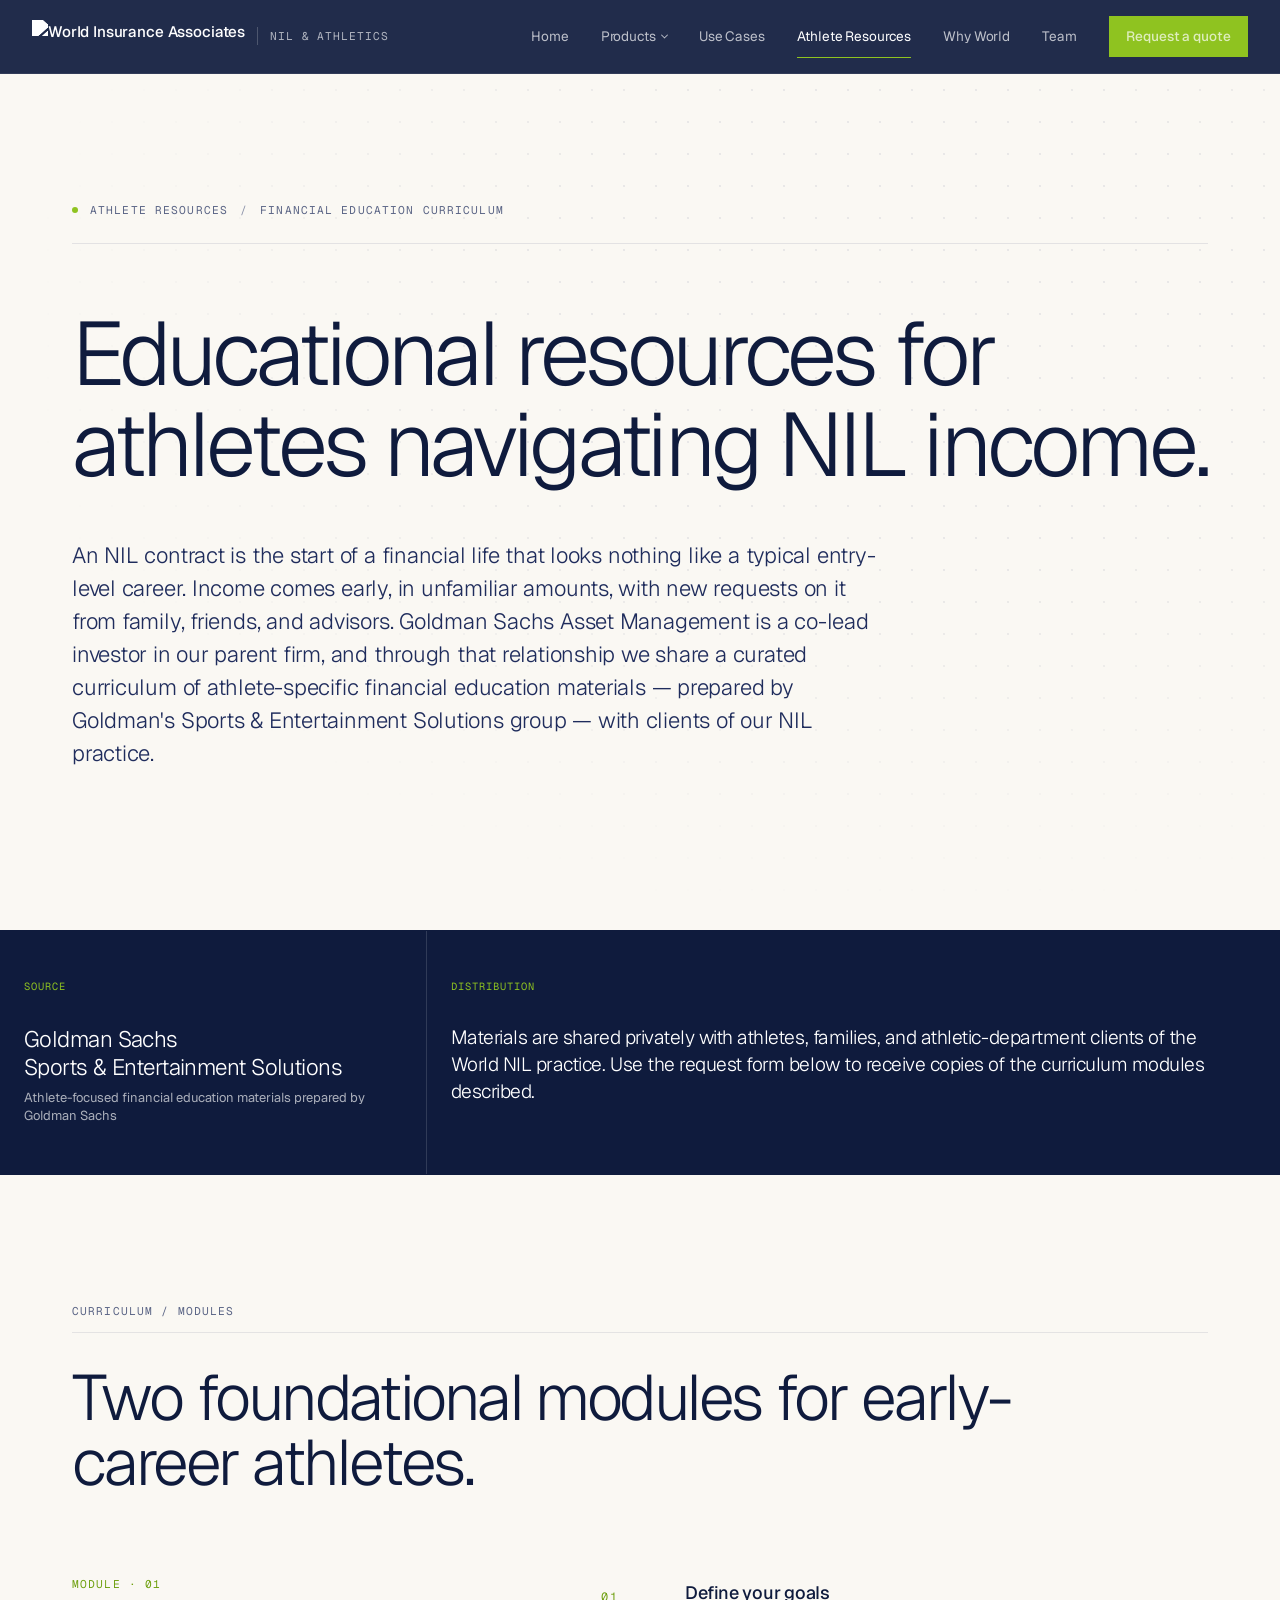
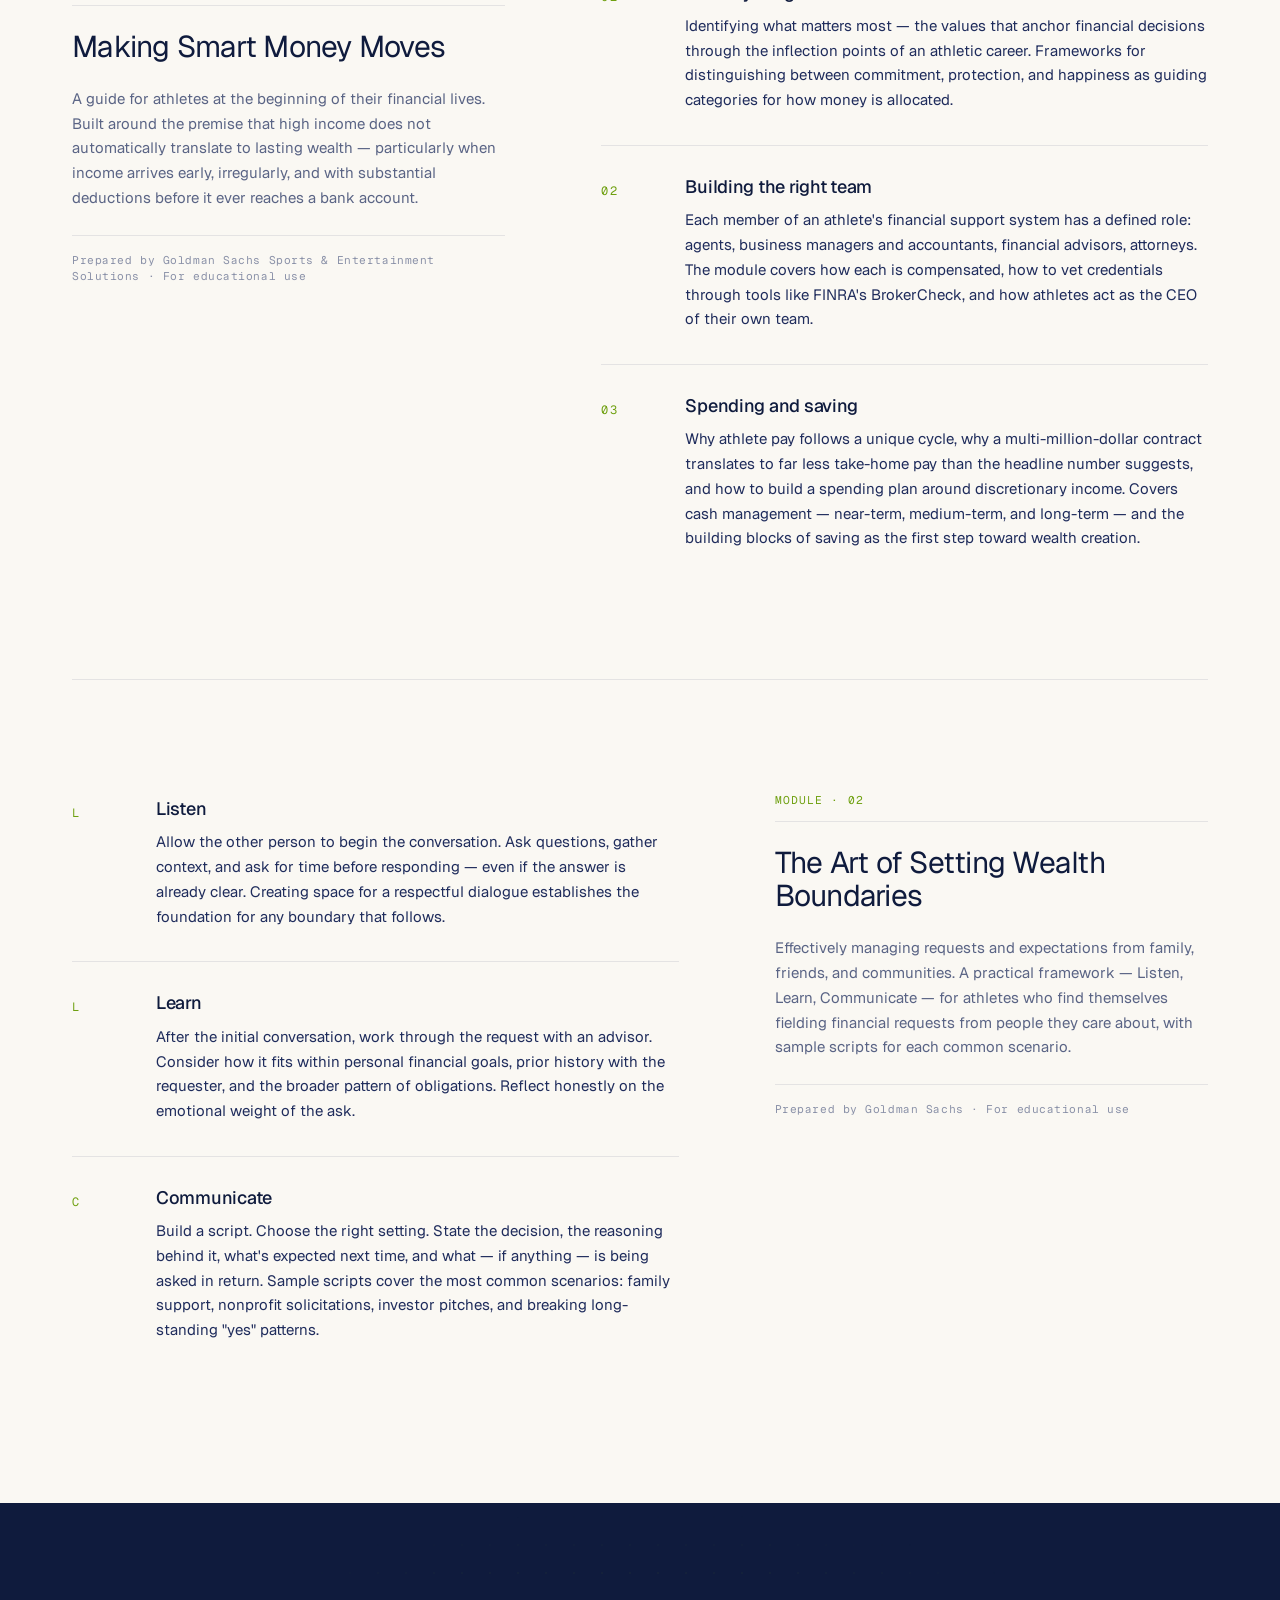
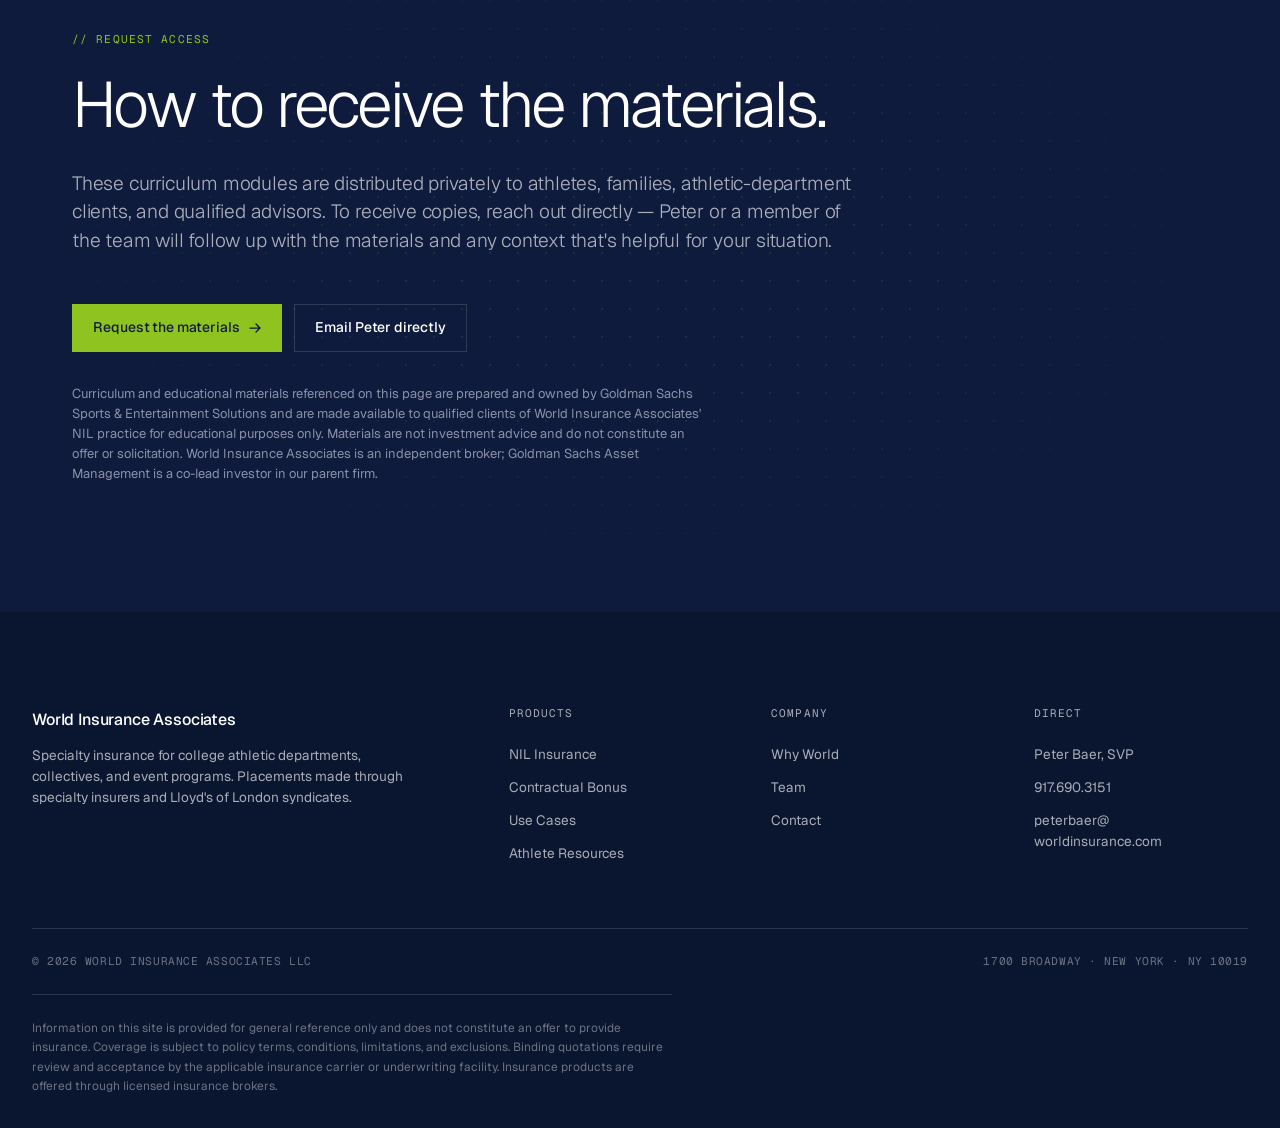
==== athlete-resources.html @ 103b3617 "Add files via upload" ====
<!DOCTYPE html>
<html lang="en">
<head>
<meta charset="UTF-8">
<meta name="viewport" content="width=device-width, initial-scale=1.0">
<title>Athlete Resources — Financial Education for College Athletes | World Insurance</title>
<meta name="description" content="Educational resources for college athletes navigating NIL income, financial planning, and wealth management. Curriculum and materials shared with clients of World Insurance Associates' NIL & Athletics practice.">
<meta name="keywords" content="NIL financial education, college athlete financial planning, athlete wealth management, NIL athlete resources, World Insurance Associates athletes">
<meta name="robots" content="index, follow, max-image-preview:large">
<meta name="author" content="World Insurance Associates, LLC">

<!-- Canonical -->
<link rel="canonical" href="https://zachbrooker.github.io/NIL-Insurance/athlete-resources.html">

<!-- Open Graph (Facebook, LinkedIn) -->
<meta property="og:type" content="article">
<meta property="og:url" content="https://zachbrooker.github.io/NIL-Insurance/athlete-resources.html">
<meta property="og:title" content="Athlete Resources — Financial Education for College Athletes | World Insurance">
<meta property="og:description" content="Educational resources for college athletes navigating NIL income, financial planning, and wealth management. Curriculum and materials shared with clients of World Insurance Associates' NIL & Athletics practice.">
<meta property="og:image" content="https://zachbrooker.github.io/NIL-Insurance/world-logo.png">
<meta property="og:site_name" content="World NIL Insurance">
<meta property="og:locale" content="en_US">

<!-- Twitter Card -->
<meta name="twitter:card" content="summary_large_image">
<meta name="twitter:url" content="https://zachbrooker.github.io/NIL-Insurance/athlete-resources.html">
<meta name="twitter:title" content="Athlete Resources — Financial Education for College Athletes | World Insurance">
<meta name="twitter:description" content="Educational resources for college athletes navigating NIL income, financial planning, and wealth management.">
<meta name="twitter:image" content="https://zachbrooker.github.io/NIL-Insurance/world-logo.png">

<!-- Favicon -->
<link rel="icon" type="image/png" href="world-logo.png">

<link rel="preconnect" href="https://fonts.googleapis.com">
<link rel="preconnect" href="https://fonts.gstatic.com" crossorigin>
<link href="https://fonts.googleapis.com/css2?family=Geist:wght@300;400;500;600&family=Geist+Mono:wght@400;500&display=swap" rel="stylesheet">
<link rel="stylesheet" href="styles.css">
</head>
<body>

<!-- ================= NAV ================= -->
<nav class="nav" id="nav">
  <div class="nav-inner">
    <a href="index.html" class="nav-logo">
      <img src="world-logo.png" alt="World Insurance Associates" class="mark" style="width:auto; height:32px;">
      <span class="divider"></span>
      <span class="sub">NIL &amp; Athletics</span>
    </a>
    <div class="nav-menu">
      <a href="index.html">Home</a>
      <div class="nav-dropdown">
        <button>Products</button>
        <div class="nav-dropdown-menu">
          <a href="nil-insurance.html">
            <div class="item-mono">001</div>
            <span class="item-title">NIL Insurance</span>
            <span class="item-desc">For athletic departments &amp; collectives</span>
          </a>
          <a href="contractual-bonus.html">
            <div class="item-mono">002</div>
            <span class="item-title">Contractual Bonus</span>
            <span class="item-desc">Performance-triggered compensation</span>
          </a>
        </div>
      </div>
      <a href="use-cases.html">Use Cases</a>
      <a href="athlete-resources.html" class="current">Athlete Resources</a>
      <a href="why-world.html">Why World</a>
      <a href="team.html">Team</a>
      <a href="contact.html" class="btn btn-accent" style="padding:0.55rem 1rem">Request a quote</a>
    </div>
    <button class="nav-mobile-toggle" aria-label="Toggle menu" onclick="document.getElementById('nav').dataset.open = document.getElementById('nav').dataset.open === 'true' ? 'false' : 'true'">
      <span></span>
    </button>
  </div>
</nav>

<!-- ================= HERO ================= -->
<section class="hero">
  <div class="wrap">
    <div class="hero-meta reveal reveal-1">
      <span class="dot"></span>
      <span>Athlete Resources</span>
      <span class="divider">/</span>
      <span>Financial education curriculum</span>
    </div>

    <h1 class="reveal reveal-2" style="max-width: 22ch">Educational resources for athletes navigating NIL income.</h1>

    <p class="lead hero-lead reveal reveal-3">An NIL contract is the start of a financial life that looks nothing like a typical entry-level career. Income comes early, in unfamiliar amounts, with new requests on it from family, friends, and advisors. Goldman Sachs Asset Management is a co-lead investor in our parent firm, and through that relationship we share a curated curriculum of athlete-specific financial education materials — prepared by Goldman's Sports &amp; Entertainment Solutions group — with clients of our NIL practice.</p>
  </div>
</section>

<!-- ================= INTRO STRIP (DARK) ================= -->
<section style="padding: 0">
  <div class="stats-bar" style="grid-template-columns: minmax(0, 1fr) minmax(0, 2fr);">
    <div class="stat-cell" style="border-right: 1px solid var(--line-dark);">
      <div class="stat-label">Source</div>
      <div class="stat-value" style="font-size:1.4rem; line-height:1.25; padding-top:0.4rem">Goldman Sachs<br>Sports &amp; Entertainment Solutions</div>
      <div class="stat-desc">Athlete-focused financial education materials prepared by Goldman Sachs</div>
    </div>
    <div class="stat-cell">
      <div class="stat-label">Distribution</div>
      <div class="stat-value" style="font-size:1.2rem; line-height:1.4; padding-top:0.4rem; max-width: 60ch">Materials are shared privately with athletes, families, and athletic-department clients of the World NIL practice. Use the request form below to receive copies of the curriculum modules described.</div>
    </div>
  </div>
</section>

<!-- ================= CURRICULUM ================= -->
<section>
  <div class="wrap">
    <div class="section-header">
      <span class="eyebrow">Curriculum / Modules</span>
      <h2>Two foundational modules for early-career athletes.</h2>
    </div>

    <!-- Module 01 -->
    <div class="resource-block">
      <div class="resource-meta">
        <div class="uc-tag mono">Module · 01</div>
        <h3>Making Smart Money Moves</h3>
        <p class="prose">A guide for athletes at the beginning of their financial lives. Built around the premise that high income does not automatically translate to lasting wealth — particularly when income arrives early, irregularly, and with substantial deductions before it ever reaches a bank account.</p>
        <p class="resource-credit mono">Prepared by Goldman Sachs Sports &amp; Entertainment Solutions · For educational use</p>
      </div>

      <div class="resource-content">
        <div class="resource-section">
          <span class="resource-num mono">01</span>
          <div>
            <h4>Define your goals</h4>
            <p>Identifying what matters most — the values that anchor financial decisions through the inflection points of an athletic career. Frameworks for distinguishing between commitment, protection, and happiness as guiding categories for how money is allocated.</p>
          </div>
        </div>

        <div class="resource-section">
          <span class="resource-num mono">02</span>
          <div>
            <h4>Building the right team</h4>
            <p>Each member of an athlete's financial support system has a defined role: agents, business managers and accountants, financial advisors, attorneys. The module covers how each is compensated, how to vet credentials through tools like FINRA's BrokerCheck, and how athletes act as the CEO of their own team.</p>
          </div>
        </div>

        <div class="resource-section">
          <span class="resource-num mono">03</span>
          <div>
            <h4>Spending and saving</h4>
            <p>Why athlete pay follows a unique cycle, why a multi-million-dollar contract translates to far less take-home pay than the headline number suggests, and how to build a spending plan around discretionary income. Covers cash management — near-term, medium-term, and long-term — and the building blocks of saving as the first step toward wealth creation.</p>
          </div>
        </div>
      </div>
    </div>

    <div class="resource-divider"></div>

    <!-- Module 02 -->
    <div class="resource-block resource-block-reverse">
      <div class="resource-content">
        <div class="resource-section">
          <span class="resource-num mono">L</span>
          <div>
            <h4>Listen</h4>
            <p>Allow the other person to begin the conversation. Ask questions, gather context, and ask for time before responding — even if the answer is already clear. Creating space for a respectful dialogue establishes the foundation for any boundary that follows.</p>
          </div>
        </div>

        <div class="resource-section">
          <span class="resource-num mono">L</span>
          <div>
            <h4>Learn</h4>
            <p>After the initial conversation, work through the request with an advisor. Consider how it fits within personal financial goals, prior history with the requester, and the broader pattern of obligations. Reflect honestly on the emotional weight of the ask.</p>
          </div>
        </div>

        <div class="resource-section">
          <span class="resource-num mono">C</span>
          <div>
            <h4>Communicate</h4>
            <p>Build a script. Choose the right setting. State the decision, the reasoning behind it, what's expected next time, and what — if anything — is being asked in return. Sample scripts cover the most common scenarios: family support, nonprofit solicitations, investor pitches, and breaking long-standing "yes" patterns.</p>
          </div>
        </div>
      </div>

      <div class="resource-meta">
        <div class="uc-tag mono">Module · 02</div>
        <h3>The Art of Setting Wealth Boundaries</h3>
        <p class="prose">Effectively managing requests and expectations from family, friends, and communities. A practical framework — Listen, Learn, Communicate — for athletes who find themselves fielding financial requests from people they care about, with sample scripts for each common scenario.</p>
        <p class="resource-credit mono">Prepared by Goldman Sachs · For educational use</p>
      </div>
    </div>

  </div>
</section>

<!-- ================= REQUEST PANEL ================= -->
<section class="cta-panel">
  <div class="wrap">
    <span class="eyebrow eyebrow-accent" style="display:block; margin-bottom:var(--s-5)">// Request access</span>
    <h2>How to receive the materials.</h2>
    <p class="lead" style="max-width: 60ch">These curriculum modules are distributed privately to athletes, families, athletic-department clients, and qualified advisors. To receive copies, reach out directly — Peter or a member of the team will follow up with the materials and any context that's helpful for your situation.</p>
    <div class="hero-ctas">
      <a href="contact.html?subject=Athlete+Resources+Request" class="btn btn-accent">
        Request the materials
        <svg class="arrow" viewBox="0 0 12 10" fill="none" xmlns="http://www.w3.org/2000/svg"><path d="M1 5H11M11 5L7 1M11 5L7 9" stroke="currentColor" stroke-width="1.25" stroke-linecap="round" stroke-linejoin="round"/></svg>
      </a>
      <a href="mailto:peterbaer@worldinsurance.com?subject=Athlete%20Resources%20Request" class="btn btn-ghost">Email Peter directly</a>
    </div>
    <p style="font-size: 0.8125rem; color: var(--fg-dim); margin-top: var(--s-6); max-width: 70ch; line-height: 1.55;">Curriculum and educational materials referenced on this page are prepared and owned by Goldman Sachs Sports &amp; Entertainment Solutions and are made available to qualified clients of World Insurance Associates' NIL practice for educational purposes only. Materials are not investment advice and do not constitute an offer or solicitation. World Insurance Associates is an independent broker; Goldman Sachs Asset Management is a co-lead investor in our parent firm.</p>
  </div>
</section>

<!-- ================= FOOTER ================= -->
<footer class="footer">
  <div class="wrap-wide">
    <div class="footer-grid">
      <div>
        <div class="footer-brand">
          <span>World Insurance Associates</span>
        </div>
        <p class="footer-brand-desc">Specialty insurance for college athletic departments, collectives, and event programs. Placements made through specialty insurers and Lloyd's of London syndicates.</p>
      </div>
      <div>
        <h5>Products</h5>
        <ul>
          <li><a href="nil-insurance.html">NIL Insurance</a></li>
          <li><a href="contractual-bonus.html">Contractual Bonus</a></li>
          <li><a href="use-cases.html">Use Cases</a></li>
          <li><a href="athlete-resources.html">Athlete Resources</a></li>
        </ul>
      </div>
      <div>
        <h5>Company</h5>
        <ul>
          <li><a href="why-world.html">Why World</a></li>
          <li><a href="team.html">Team</a></li>
          <li><a href="contact.html">Contact</a></li>
        </ul>
      </div>
      <div>
        <h5>Direct</h5>
        <ul>
          <li>Peter Baer, SVP</li>
          <li><a href="tel:9176903151">917.690.3151</a></li>
          <li><a href="mailto:peterbaer@worldinsurance.com" style="word-break:break-all">peterbaer@<br>worldinsurance.com</a></li>
        </ul>
      </div>
    </div>

    <div class="footer-meta">
      <div>© <span id="year"></span> World Insurance Associates LLC</div>
      <div>1700 Broadway · New York · NY 10019</div>
    </div>

    <div class="footer-disclaimer">
      Information on this site is provided for general reference only and does not constitute an offer to provide insurance. Coverage is subject to policy terms, conditions, limitations, and exclusions. Binding quotations require review and acceptance by the applicable insurance carrier or underwriting facility. Insurance products are offered through licensed insurance brokers.
    </div>
  </div>
</footer>

<script>
  document.getElementById('year').textContent = new Date().getFullYear();
</script>

</body>
</html>
---- styles.css ----
/* ===========================================================
   NIL Insurance — Light theme
   White background · World navy · World green accent
   Dark CTA + footer for contrast
   =========================================================== */

/* ---------- Design tokens ---------- */
:root {
  /* Backgrounds */
  --bg:        #FAF8F3;   /* warm paper — softer than pure white */
  --bg-alt:    #F0EDE4;   /* section alternation */
  --bg-surface:#E8E4D8;
  --bg-raised: #DED9CA;

  /* Dark sections */
  --bg-dark:       #0F1B3D;
  --bg-dark-deep:  #0A1530;
  --bg-dark-alt:   #15234A;   /* slightly lighter dark for layered sections */

  /* Text colors (on light bg) */
  --fg:        #1F2C5C;   /* World navy — body text */
  --fg-strong: #0F1B3D;   /* World navy deep — headlines */
  --fg-muted:  #5A6485;
  --fg-dim:    #8A91A8;
  --fg-faint:  #C5C8D4;

  /* Text colors (on dark bg) */
  --fg-dark:        #FFFFFF;
  --fg-dark-muted:  rgba(255, 255, 255, 0.65);
  --fg-dark-dim:    rgba(255, 255, 255, 0.4);

  /* Brand colors — World Insurance */
  --accent:     #8FC320;   /* World green */
  --accent-dim: #6FA010;
  --accent-alt: #A8D946;
  --navy:       #1F2C5C;
  --navy-deep:  #0F1B3D;

  /* Lines */
  --line:        rgba(31, 44, 92, 0.10);
  --line-strong: rgba(31, 44, 92, 0.22);
  --line-dark:   rgba(255, 255, 255, 0.14);

  /* Typography */
  --sans: 'Geist', -apple-system, BlinkMacSystemFont, 'Segoe UI', sans-serif;
  --mono: 'Geist Mono', ui-monospace, 'SF Mono', Consolas, monospace;

  /* Spacing */
  --s-1: 0.25rem;
  --s-2: 0.5rem;
  --s-3: 0.75rem;
  --s-4: 1rem;
  --s-5: 1.5rem;
  --s-6: 2rem;
  --s-8: 3rem;
  --s-10: 4rem;
  --s-12: 6rem;
  --s-16: 8rem;
  --s-20: 10rem;

  /* Layout */
  --max: 1440px;
  --content: 1200px;
  --prose: 680px;
}

/* ---------- Reset ---------- */
*, *::before, *::after {
  box-sizing: border-box;
  margin: 0;
  padding: 0;
}

html {
  font-size: 16px;
  scroll-behavior: smooth;
  -webkit-text-size-adjust: 100%;
}

body {
  font-family: var(--sans);
  font-feature-settings: "ss01", "ss03", "cv11";
  font-size: 0.9375rem;
  line-height: 1.55;
  color: var(--fg);
  background: var(--bg);
  -webkit-font-smoothing: antialiased;
  -moz-osx-font-smoothing: grayscale;
  overflow-x: hidden;
}

img, svg { display: block; max-width: 100%; height: auto; }
a { color: inherit; text-decoration: none; }
button { font: inherit; cursor: pointer; border: none; background: none; color: inherit; }
ul, ol { list-style: none; }

::selection { background: var(--accent); color: var(--navy-deep); }

/* ---------- Typography ---------- */
h1, h2, h3, h4, h5, h6 {
  font-family: var(--sans);
  font-weight: 400;
  color: var(--fg-strong);
  line-height: 1.02;
  letter-spacing: -0.035em;
}

h1 {
  font-size: clamp(3rem, 7vw, 6.5rem);
  font-weight: 300;
  letter-spacing: -0.045em;
}

h2 {
  font-size: clamp(2.25rem, 5vw, 4.25rem);
  font-weight: 300;
  letter-spacing: -0.04em;
}

h3 {
  font-size: clamp(1.375rem, 2.25vw, 1.875rem);
  font-weight: 400;
  letter-spacing: -0.025em;
  line-height: 1.15;
}

h4 {
  font-size: 1.0625rem;
  font-weight: 500;
  letter-spacing: -0.005em;
  color: var(--fg-strong);
}

h5 {
  font-family: var(--mono);
  font-size: 0.6875rem;
  font-weight: 400;
  letter-spacing: 0.1em;
  text-transform: uppercase;
  color: var(--fg-muted);
}

p { color: var(--fg); }

/* Typographic utilities */
.eyebrow {
  font-family: var(--mono);
  font-size: 0.7rem;
  font-weight: 400;
  letter-spacing: 0.1em;
  text-transform: uppercase;
  color: var(--fg-muted);
}
.eyebrow-accent { color: var(--accent-dim); }

.mono {
  font-family: var(--mono);
  font-feature-settings: "ss01", "ss02", "cv11";
}

.index {
  font-family: var(--mono);
  font-size: 0.75rem;
  letter-spacing: 0.05em;
  color: var(--fg-dim);
  font-variant-numeric: tabular-nums;
}

.lead {
  font-size: clamp(1.0625rem, 1.5vw, 1.25rem);
  line-height: 1.5;
  color: var(--fg);
  font-weight: 300;
  letter-spacing: -0.01em;
}

.prose p + p { margin-top: 1em; }
.prose p { max-width: var(--prose); color: var(--fg); }
.prose-muted { color: var(--fg-muted); }

/* ---------- Layout ---------- */
.wrap {
  width: 100%;
  max-width: var(--content);
  margin: 0 auto;
  padding: 0 var(--s-6);
}

.wrap-wide {
  width: 100%;
  max-width: var(--max);
  margin: 0 auto;
  padding: 0 var(--s-6);
}

section {
  padding: var(--s-16) 0;
  position: relative;
}

.rule {
  height: 1px;
  background: var(--line);
  border: 0;
}

.split {
  display: grid;
  grid-template-columns: minmax(0, 1fr) minmax(0, 2fr);
  gap: var(--s-12);
  align-items: start;
}
.split-meta {
  display: grid;
  grid-template-columns: minmax(0, 160px) minmax(0, 1fr);
  gap: var(--s-12);
  align-items: start;
}

/* ---------- Navigation ---------- */
.nav {
  position: sticky;
  top: 0;
  z-index: 100;
  background: rgba(15, 27, 61, 0.92);
  backdrop-filter: saturate(150%) blur(16px);
  -webkit-backdrop-filter: saturate(150%) blur(16px);
  border-bottom: 1px solid rgba(255, 255, 255, 0.08);
}

.nav-inner {
  max-width: var(--max);
  margin: 0 auto;
  padding: var(--s-4) var(--s-6);
  display: flex;
  align-items: center;
  justify-content: space-between;
  gap: var(--s-6);
}

.nav-logo {
  display: flex;
  align-items: center;
  gap: var(--s-3);
  color: #FFFFFF;
  font-weight: 500;
  font-size: 0.95rem;
  letter-spacing: -0.01em;
}
.nav-logo .mark {
  width: 24px;
  height: 24px;
  flex-shrink: 0;
  /* Logo is transparent PNG; letters are navy, arc is green.
     On dark nav, navy letters would be invisible, so we invert the whole logo
     which makes letters white and preserves the green accent as a lighter tint. */
  filter: brightness(0) invert(1);
}
.nav-logo .divider {
  width: 1px;
  height: 18px;
  background: rgba(255, 255, 255, 0.2);
}
.nav-logo .sub {
  font-family: var(--mono);
  font-size: 0.7rem;
  font-weight: 400;
  letter-spacing: 0.08em;
  text-transform: uppercase;
  color: rgba(255, 255, 255, 0.65);
}

.nav-menu {
  display: flex;
  align-items: center;
  gap: var(--s-6);
}

.nav-menu > a,
.nav-dropdown > button {
  font-size: 0.85rem;
  color: rgba(255, 255, 255, 0.7);
  padding: var(--s-2) 0;
  transition: color 150ms ease;
  position: relative;
  display: inline-flex;
  align-items: center;
  gap: 0.35rem;
  letter-spacing: -0.005em;
}
.nav-menu > a:hover,
.nav-dropdown > button:hover,
.nav-menu > a.current { color: #FFFFFF; }

.nav-menu > a.current::after {
  content: '';
  position: absolute;
  left: 0;
  right: 0;
  bottom: -3px;
  height: 1px;
  background: var(--accent);
}

.nav-dropdown {
  position: relative;
}
.nav-dropdown > button::after {
  content: '';
  width: 5px;
  height: 5px;
  border-right: 1px solid currentColor;
  border-bottom: 1px solid currentColor;
  transform: rotate(45deg) translate(-1px, -1px);
  transition: transform 150ms ease;
}
.nav-dropdown:hover > button::after {
  transform: rotate(-135deg) translate(-1px, -1px);
}

.nav-dropdown-menu {
  position: absolute;
  top: calc(100% + 8px);
  left: -1rem;
  min-width: 320px;
  background: var(--bg);
  border: 1px solid var(--line-strong);
  padding: var(--s-2);
  opacity: 0;
  visibility: hidden;
  transform: translateY(-4px);
  transition: all 150ms ease;
  box-shadow: 0 10px 40px -10px rgba(15, 27, 61, 0.15);
}
.nav-dropdown:hover .nav-dropdown-menu {
  opacity: 1;
  visibility: visible;
  transform: translateY(0);
}
.nav-dropdown-menu a {
  display: block;
  padding: var(--s-3) var(--s-4);
  transition: background 120ms ease;
}
.nav-dropdown-menu a:hover { background: var(--bg-surface); }
.nav-dropdown-menu .item-mono {
  font-family: var(--mono);
  font-size: 0.65rem;
  letter-spacing: 0.08em;
  color: var(--fg-dim);
  text-transform: uppercase;
  margin-bottom: 3px;
}
.nav-dropdown-menu .item-title {
  color: var(--fg-strong);
  font-size: 0.9rem;
  font-weight: 500;
}
.nav-dropdown-menu .item-desc {
  display: block;
  font-size: 0.8rem;
  color: var(--fg-muted);
  margin-top: 2px;
}

.nav-mobile-toggle {
  display: none;
  width: 32px;
  height: 32px;
  color: #FFFFFF;
  align-items: center;
  justify-content: center;
}
.nav-mobile-toggle span,
.nav-mobile-toggle span::before,
.nav-mobile-toggle span::after {
  width: 20px;
  height: 1px;
  background: currentColor;
  display: block;
  position: relative;
}
.nav-mobile-toggle span::before,
.nav-mobile-toggle span::after {
  content: '';
  position: absolute;
  left: 0;
}
.nav-mobile-toggle span::before { top: -6px; }
.nav-mobile-toggle span::after { top: 6px; }

/* ---------- Buttons ---------- */
.btn {
  display: inline-flex;
  align-items: center;
  gap: 0.6rem;
  font-family: var(--sans);
  font-size: 0.875rem;
  font-weight: 500;
  letter-spacing: -0.005em;
  padding: 0.75rem 1.25rem;
  transition: all 180ms ease;
  white-space: nowrap;
  border: 1px solid transparent;
}

.btn-primary {
  background: var(--navy-deep);
  color: #FFFFFF;
}
.btn-primary:hover {
  background: var(--accent);
  color: var(--navy-deep);
}

.btn-accent {
  background: var(--accent);
  color: var(--navy-deep);
}
.btn-accent:hover {
  background: var(--navy-deep);
  color: #FFFFFF;
}

.btn-ghost {
  background: transparent;
  color: var(--fg-strong);
  border-color: var(--line-strong);
}
.btn-ghost:hover {
  border-color: var(--fg-strong);
  background: var(--fg-strong);
  color: #FFFFFF;
}

.btn-link {
  padding: 0;
  color: var(--fg-strong);
  border: 0;
  border-bottom: 1px solid var(--accent);
  padding-bottom: 2px;
  font-weight: 400;
  font-size: 0.875rem;
}
.btn-link:hover { color: var(--accent-dim); }

.btn .arrow {
  width: 12px;
  height: 10px;
  transition: transform 180ms ease;
}
.btn:hover .arrow { transform: translateX(3px); }

/* Download button — for one-pager PDFs */
.btn-download {
  background: transparent;
  color: var(--fg-strong);
  border: 1px solid var(--line-strong);
  font-family: var(--mono);
  font-size: 0.8rem;
  letter-spacing: 0.02em;
  text-transform: none;
  padding: 0.7rem 1.15rem;
  display: inline-flex;
  align-items: center;
  gap: 0.55rem;
}
.btn-download:hover {
  border-color: var(--accent);
  background: var(--accent);
  color: var(--navy-deep);
}
.btn-download .download-icon {
  width: 14px;
  height: 14px;
  transition: transform 180ms ease;
}
.btn-download:hover .download-icon { transform: translateY(2px); }

/* Download strip — sits right after hero on product pages */
.download-strip {
  padding: var(--s-5) 0;
  border-top: 1px solid var(--line);
  border-bottom: 1px solid var(--line);
  background: var(--bg-alt);
}
.download-strip .wrap {
  display: flex;
  justify-content: space-between;
  align-items: center;
  gap: var(--s-4);
  flex-wrap: wrap;
}
.download-strip .download-label {
  font-family: var(--mono);
  font-size: 0.75rem;
  letter-spacing: 0.08em;
  text-transform: uppercase;
  color: var(--fg-muted);
}
.download-strip .download-label strong {
  color: var(--fg-strong);
  font-weight: 500;
  text-transform: none;
  font-family: var(--sans);
  letter-spacing: -0.005em;
  font-size: 0.95rem;
}
@media (max-width: 720px) {
  .download-strip .wrap { justify-content: flex-start; }
}

/* ---------- Hero ---------- */
.hero {
  padding: var(--s-16) 0 var(--s-12);
  position: relative;
  overflow: hidden;
}

.hero::before {
  content: '';
  position: absolute;
  inset: 0;
  background-image: radial-gradient(circle, rgba(31, 44, 92, 0.08) 1px, transparent 1px);
  background-size: 32px 32px;
  mask-image: radial-gradient(ellipse at 70% 30%, black 30%, transparent 70%);
  -webkit-mask-image: radial-gradient(ellipse at 70% 30%, black 30%, transparent 70%);
  pointer-events: none;
}

.hero > * { position: relative; }

.hero-meta {
  font-family: var(--mono);
  font-size: 0.7rem;
  letter-spacing: 0.1em;
  text-transform: uppercase;
  color: var(--fg-muted);
  display: flex;
  align-items: center;
  gap: var(--s-3);
  margin-bottom: var(--s-10);
  padding-bottom: var(--s-5);
  border-bottom: 1px solid var(--line);
}
.hero-meta .dot {
  width: 6px;
  height: 6px;
  background: var(--accent);
  border-radius: 50%;
}
.hero-meta .divider {
  color: var(--fg-dim);
}

.hero h1 {
  max-width: 18ch;
  margin-bottom: var(--s-8);
}

.hero-lead {
  max-width: 58ch;
  margin-bottom: var(--s-10);
  font-size: clamp(1.125rem, 1.75vw, 1.375rem);
}

.hero-ctas {
  display: flex;
  gap: var(--s-3);
  flex-wrap: wrap;
  align-items: center;
}

/* ---------- Section headers ---------- */
.section-header {
  margin-bottom: var(--s-10);
}
.section-header .eyebrow {
  display: block;
  margin-bottom: var(--s-6);
  padding-bottom: var(--s-3);
  border-bottom: 1px solid var(--line);
}
.section-header h2 {
  max-width: 24ch;
}

/* ---------- Data stats bar (DARK band) ---------- */
.stats-bar {
  display: grid;
  grid-template-columns: repeat(4, 1fr);
  background: var(--bg-dark);
  color: #FFFFFF;
  border-top: 1px solid var(--bg-dark);
  border-bottom: 1px solid var(--bg-dark);
}
.stat-cell {
  padding: var(--s-8) var(--s-5);
  border-right: 1px solid rgba(255, 255, 255, 0.1);
}
.stat-cell:last-child { border-right: none; }
.stat-cell .stat-label {
  font-family: var(--mono);
  font-size: 0.65rem;
  letter-spacing: 0.1em;
  text-transform: uppercase;
  color: var(--accent);
  margin-bottom: var(--s-5);
}
.stat-cell .stat-value {
  font-size: 1.75rem;
  font-weight: 300;
  color: #FFFFFF;
  letter-spacing: -0.025em;
  line-height: 1.1;
  margin-bottom: var(--s-2);
}
.stat-cell .stat-desc {
  font-size: 0.8125rem;
  color: rgba(255, 255, 255, 0.65);
  line-height: 1.4;
}

/* ---------- Product index ---------- */
.product-index {
  border-top: 1px solid var(--line-strong);
}
.product-row {
  display: grid;
  grid-template-columns: 80px 1fr 2fr auto;
  align-items: center;
  gap: var(--s-8);
  padding: var(--s-8) 0;
  border-bottom: 1px solid var(--line);
  transition: background 200ms ease;
  cursor: pointer;
}
.product-row:hover {
  background: var(--bg-alt);
}
.product-row .p-num {
  font-family: var(--mono);
  font-size: 0.75rem;
  color: var(--fg-dim);
  letter-spacing: 0.05em;
}
.product-row h3 {
  font-size: 1.5rem;
  font-weight: 400;
  color: var(--fg-strong);
  transition: color 200ms ease;
}
.product-row:hover h3 { color: var(--accent-dim); }
.product-row p {
  color: var(--fg-muted);
  font-size: 0.9375rem;
  max-width: 56ch;
}
.product-row .arrow {
  width: 18px;
  height: 12px;
  color: var(--fg-dim);
  transition: all 200ms ease;
}
.product-row:hover .arrow {
  color: var(--accent-dim);
  transform: translateX(4px);
}

/* Dark variant */
.product-index-dark {
  border-top-color: rgba(255, 255, 255, 0.14);
}
.product-index-dark .product-row {
  border-bottom-color: rgba(255, 255, 255, 0.08);
}
.product-index-dark .product-row:hover {
  background: rgba(255, 255, 255, 0.04);
}
.product-index-dark .product-row .p-num { color: var(--accent); }
.product-index-dark .product-row h3 { color: #FFFFFF; }
.product-index-dark .product-row:hover h3 { color: var(--accent); }
.product-index-dark .product-row p { color: rgba(255, 255, 255, 0.7); }
.product-index-dark .product-row .arrow { color: rgba(255, 255, 255, 0.4); }
.product-index-dark .product-row:hover .arrow { color: var(--accent); }

/* ---------- Use Cases ---------- */
.use-cases {
  background: var(--bg-alt);
  border-top: 1px solid var(--line);
  border-bottom: 1px solid var(--line);
}
.use-case {
  display: grid;
  grid-template-columns: minmax(0, 5fr) minmax(0, 7fr);
  gap: var(--s-12);
  align-items: start;
  padding-top: var(--s-4);
}
.use-case-reverse {
  grid-template-columns: minmax(0, 7fr) minmax(0, 5fr);
}
.use-case-divider {
  height: 1px;
  background: var(--line);
  margin: var(--s-12) 0;
}
.use-case-meta .uc-tag {
  font-size: 0.7rem;
  letter-spacing: 0.1em;
  text-transform: uppercase;
  color: var(--accent-dim);
  margin-bottom: var(--s-5);
  padding-bottom: var(--s-3);
  border-bottom: 1px solid var(--line);
}
.use-case-meta h3 {
  font-size: 1.875rem;
  font-weight: 400;
  color: var(--fg-strong);
  letter-spacing: -0.025em;
  line-height: 1.1;
  margin-bottom: var(--s-5);
}
.use-case-meta .prose {
  color: var(--fg-muted);
  font-size: 0.9375rem;
  line-height: 1.6;
  margin-bottom: var(--s-6);
  max-width: 48ch;
}
.uc-points {
  display: flex;
  flex-direction: column;
  gap: var(--s-3);
  border-top: 1px solid var(--line);
  padding-top: var(--s-5);
}
.uc-points li {
  display: grid;
  grid-template-columns: 24px 1fr;
  gap: var(--s-3);
  align-items: start;
  font-size: 0.875rem;
  line-height: 1.55;
  color: var(--fg);
}
.uc-points .uc-bullet {
  font-family: var(--mono);
  color: var(--accent-dim);
  font-size: 0.75rem;
  padding-top: 0.15rem;
}
.uc-points strong {
  font-weight: 500;
  color: var(--fg-strong);
}

/* Table */
.use-case-table-wrap {
  background: var(--bg);
  border: 1px solid var(--line);
  border-radius: 2px;
  overflow: hidden;
}
.use-case-table {
  width: 100%;
  border-collapse: collapse;
  font-size: 0.875rem;
}
.use-case-table thead th {
  background: var(--bg-dark);
  color: #FFFFFF;
  font-family: var(--mono);
  font-size: 0.7rem;
  font-weight: 500;
  letter-spacing: 0.08em;
  text-transform: uppercase;
  text-align: left;
  padding: var(--s-4) var(--s-5);
  border-bottom: 1px solid var(--line-dark);
}
.use-case-table thead .th-bonus,
.use-case-table thead .th-rate,
.use-case-table thead .th-prem {
  text-align: right;
}
.use-case-table thead .th-prem {
  background: var(--bg-dark-alt);
  color: var(--accent);
}
.use-case-table tbody td {
  padding: var(--s-3) var(--s-5);
  border-bottom: 1px solid var(--line);
  color: var(--fg);
  vertical-align: middle;
}
.use-case-table tbody tr:hover td {
  background: var(--bg-alt);
}
.use-case-table .num {
  font-family: var(--mono);
  font-feature-settings: "tnum";
  text-align: right;
  color: var(--fg-strong);
  white-space: nowrap;
}
.use-case-table tbody td:last-child {
  background: rgba(143, 195, 32, 0.04);
  color: var(--fg-strong);
  font-weight: 500;
}
.use-case-table tbody tr:hover td:last-child {
  background: rgba(143, 195, 32, 0.10);
}
.use-case-table .tr-section td {
  background: var(--bg-surface);
  padding: var(--s-3) var(--s-5);
  font-family: var(--mono);
  font-size: 0.7rem;
  letter-spacing: 0.08em;
  text-transform: uppercase;
  color: var(--fg-muted);
  border-bottom: 1px solid var(--line);
}
.use-case-table .tr-section:hover td {
  background: var(--bg-surface);
}
.use-case-table tfoot td {
  padding: var(--s-4) var(--s-5);
  background: var(--bg-dark);
  color: #FFFFFF;
  border-top: 2px solid var(--accent);
}
.use-case-table tfoot td.num {
  color: #FFFFFF;
}
.use-case-table tfoot td:last-child {
  background: var(--bg-dark-alt);
  color: var(--accent);
  font-weight: 500;
}
.use-case-table tfoot td strong {
  font-weight: 500;
}
.uc-disclaimer {
  font-size: 0.75rem;
  color: var(--fg-dim);
  line-height: 1.5;
  padding: var(--s-4) var(--s-5);
  background: var(--bg);
  border-top: 1px solid var(--line);
  font-style: italic;
}
.use-case-cta {
  margin-top: var(--s-10);
  padding-top: var(--s-6);
  border-top: 1px solid var(--line);
}

/* ---------- Athlete Resources ---------- */
.resource-block {
  display: grid;
  grid-template-columns: minmax(0, 5fr) minmax(0, 7fr);
  gap: var(--s-12);
  align-items: start;
  padding-top: var(--s-4);
}
.resource-block-reverse {
  grid-template-columns: minmax(0, 7fr) minmax(0, 5fr);
}
.resource-divider {
  height: 1px;
  background: var(--line);
  margin: var(--s-12) 0;
}
.resource-meta .uc-tag {
  font-size: 0.7rem;
  letter-spacing: 0.1em;
  text-transform: uppercase;
  color: var(--accent-dim);
  margin-bottom: var(--s-5);
  padding-bottom: var(--s-3);
  border-bottom: 1px solid var(--line);
}
.resource-meta h3 {
  font-size: 1.875rem;
  font-weight: 400;
  color: var(--fg-strong);
  letter-spacing: -0.025em;
  line-height: 1.1;
  margin-bottom: var(--s-5);
}
.resource-meta .prose {
  color: var(--fg-muted);
  font-size: 0.9375rem;
  line-height: 1.65;
  margin-bottom: var(--s-5);
  max-width: 48ch;
}
.resource-credit {
  font-size: 0.7rem;
  letter-spacing: 0.05em;
  color: var(--fg-dim);
  padding-top: var(--s-4);
  border-top: 1px solid var(--line);
  line-height: 1.5;
}
.resource-content {
  display: flex;
  flex-direction: column;
}
.resource-section {
  display: grid;
  grid-template-columns: 60px minmax(0, 1fr);
  gap: var(--s-5);
  align-items: start;
  padding: var(--s-6) 0;
  border-top: 1px solid var(--line);
}
.resource-section:first-child {
  padding-top: var(--s-2);
  border-top: none;
}
.resource-section .resource-num {
  font-size: 0.75rem;
  letter-spacing: 0.1em;
  color: var(--accent-dim);
  padding-top: var(--s-1);
}
.resource-section h4 {
  font-size: 1.125rem;
  font-weight: 500;
  color: var(--fg-strong);
  margin-bottom: var(--s-3);
  letter-spacing: -0.015em;
}
.resource-section p {
  font-size: 0.9375rem;
  line-height: 1.65;
  color: var(--fg);
}

/* ---------- Feature list ---------- */
.feature-list {
  display: flex;
  flex-direction: column;
}
.feature-list li {
  padding: var(--s-6) 0;
  border-top: 1px solid var(--line);
  display: grid;
  grid-template-columns: 80px 1fr;
  gap: var(--s-6);
  align-items: start;
}
.feature-list li:last-child { border-bottom: 1px solid var(--line); }
.feature-list .num {
  font-family: var(--mono);
  font-size: 0.75rem;
  color: var(--fg-dim);
  letter-spacing: 0.05em;
  padding-top: 0.3rem;
}
.feature-list h4 {
  margin-bottom: var(--s-2);
}
.feature-list p {
  color: var(--fg-muted);
  font-size: 0.9375rem;
  max-width: 68ch;
}

/* Dark-band variant (used inside .section-dark) */
.section-dark {
  background: var(--bg-dark);
  color: #FFFFFF;
  position: relative;
  overflow: hidden;
}
.section-dark::before {
  content: '';
  position: absolute;
  inset: 0;
  background-image: radial-gradient(circle, rgba(143, 195, 32, 0.05) 1px, transparent 1px);
  background-size: 32px 32px;
  mask-image: radial-gradient(ellipse at 20% 40%, black 0%, transparent 60%);
  -webkit-mask-image: radial-gradient(ellipse at 20% 40%, black 0%, transparent 60%);
  pointer-events: none;
}
.section-dark > * { position: relative; }
.section-dark h2 { color: #FFFFFF; }
.section-dark h4 { color: #FFFFFF; }

.feature-list-dark li {
  border-top-color: rgba(255, 255, 255, 0.12);
}
.feature-list-dark li:last-child { border-bottom-color: rgba(255, 255, 255, 0.12); }
.feature-list-dark .num { color: var(--accent); }
.feature-list-dark p { color: rgba(255, 255, 255, 0.65); }

/* ---------- Coverage data blocks ---------- */
.coverage-grid {
  display: grid;
  grid-template-columns: 1fr 1fr;
  gap: 1px;
  background: var(--line-strong);
  border: 1px solid var(--line-strong);
}
.coverage-block {
  background: var(--bg);
  padding: var(--s-8);
}
.coverage-block .eyebrow {
  display: block;
  margin-bottom: var(--s-4);
  color: var(--accent-dim);
}
.coverage-block h3 {
  margin-bottom: var(--s-6);
}
.coverage-block ul {
  display: flex;
  flex-direction: column;
  gap: var(--s-4);
}
.coverage-block ul li {
  display: grid;
  grid-template-columns: 20px 1fr;
  gap: var(--s-3);
  font-size: 0.9375rem;
  color: var(--fg);
  line-height: 1.5;
}
.coverage-block ul li::before {
  content: '';
  width: 10px;
  height: 1px;
  background: var(--accent);
  margin-top: 0.7rem;
}

/* Dark variant */
.coverage-grid-dark {
  background: rgba(255, 255, 255, 0.1);
  border-color: rgba(255, 255, 255, 0.14);
}
.coverage-grid-dark .coverage-block {
  background: var(--bg-dark);
}
.coverage-grid-dark .coverage-block .eyebrow { color: var(--accent); }
.coverage-grid-dark .coverage-block h3 { color: #FFFFFF; }
.coverage-grid-dark .coverage-block ul li { color: rgba(255, 255, 255, 0.8); }

/* ---------- Limitations block ---------- */
.limitations {
  border: 1px solid var(--line-strong);
  padding: var(--s-8);
  background: var(--bg);
}
.limitations .eyebrow { color: var(--fg-muted); margin-bottom: var(--s-4); display: block; }
.limitations h3 { margin-bottom: var(--s-5); }
.limitations-grid {
  display: grid;
  grid-template-columns: 1fr 1fr;
  gap: var(--s-3) var(--s-8);
}
.limitations-grid li {
  font-size: 0.9375rem;
  color: var(--fg-muted);
  padding-left: var(--s-4);
  position: relative;
}
.limitations-grid li::before {
  content: '—';
  position: absolute;
  left: 0;
  color: var(--fg-dim);
}

/* ---------- Team cards ---------- */
.team-grid {
  display: grid;
  grid-template-columns: repeat(3, 1fr);
  gap: 1px;
  background: var(--line-strong);
  border-top: 1px solid var(--line-strong);
  border-bottom: 1px solid var(--line-strong);
}
.team-card {
  background: var(--bg);
  padding: var(--s-8) var(--s-6);
}
.team-card .role {
  font-family: var(--mono);
  font-size: 0.7rem;
  letter-spacing: 0.1em;
  text-transform: uppercase;
  color: var(--fg-dim);
  margin-bottom: var(--s-5);
}
.team-card h4 {
  font-size: 1.375rem;
  font-weight: 400;
  letter-spacing: -0.02em;
  margin-bottom: var(--s-2);
}
.team-card .team-title {
  color: var(--fg-muted);
  font-size: 0.875rem;
  margin-bottom: var(--s-4);
}
.team-card p {
  color: var(--fg-muted);
  font-size: 0.875rem;
  margin-bottom: var(--s-5);
  line-height: 1.55;
}
.team-card .contact {
  font-size: 0.8125rem;
  display: flex;
  flex-direction: column;
  gap: 2px;
  font-family: var(--mono);
  color: var(--fg);
}
.team-card .contact a:hover { color: var(--accent-dim); }

/* ---------- CTA panel (DARK on light site) ---------- */
.cta-panel {
  padding: var(--s-16) 0;
  position: relative;
  overflow: hidden;
  background: var(--bg-dark);
  color: #FFFFFF;
}
.cta-panel::before {
  content: '';
  position: absolute;
  inset: 0;
  background-image: radial-gradient(circle, rgba(143, 195, 32, 0.12) 1px, transparent 1px);
  background-size: 28px 28px;
  mask-image: radial-gradient(ellipse at center, black 30%, transparent 70%);
  -webkit-mask-image: radial-gradient(ellipse at center, black 30%, transparent 70%);
  pointer-events: none;
}
.cta-panel > * { position: relative; }
.cta-panel h2 {
  max-width: 22ch;
  margin-bottom: var(--s-6);
  color: #FFFFFF;
}
.cta-panel .lead {
  max-width: 52ch;
  margin-bottom: var(--s-8);
  color: var(--fg-dark-muted);
}
.cta-panel .eyebrow {
  color: var(--accent);
}
/* Ghost button reversed for dark CTA */
.cta-panel .btn-ghost {
  background: transparent;
  color: #FFFFFF;
  border-color: var(--line-dark);
}
.cta-panel .btn-ghost:hover {
  border-color: #FFFFFF;
  background: #FFFFFF;
  color: var(--navy-deep);
}

/* ---------- Footer (DARK on light site) ---------- */
.footer {
  background: var(--bg-dark-deep);
  color: var(--fg-dark-muted);
  padding: var(--s-12) 0 var(--s-6);
  font-size: 0.85rem;
}
.footer a { color: var(--fg-dark-muted); }
.footer a:hover { color: #FFFFFF; }

.footer h5 { color: var(--fg-dark-muted); }

.footer-grid {
  display: grid;
  grid-template-columns: 2fr 1fr 1fr 1fr;
  gap: var(--s-8);
  padding-bottom: var(--s-10);
  border-bottom: 1px solid var(--line-dark);
  margin-bottom: var(--s-5);
}
.footer-grid h5 { margin-bottom: var(--s-5); }
.footer-grid ul { display: flex; flex-direction: column; gap: var(--s-3); }
.footer-brand {
  color: #FFFFFF;
  font-size: 1rem;
  font-weight: 500;
  letter-spacing: -0.01em;
  margin-bottom: var(--s-3);
  display: flex;
  align-items: center;
  gap: var(--s-3);
}
.footer-brand-desc {
  color: var(--fg-dark-muted);
  max-width: 42ch;
  line-height: 1.55;
}
.footer-meta {
  display: flex;
  justify-content: space-between;
  align-items: flex-start;
  flex-wrap: wrap;
  gap: var(--s-3);
  font-family: var(--mono);
  font-size: 0.7rem;
  letter-spacing: 0.05em;
  color: var(--fg-dark-dim);
  text-transform: uppercase;
}
.footer-disclaimer {
  max-width: 80ch;
  font-size: 0.75rem;
  color: var(--fg-dark-dim);
  line-height: 1.6;
  margin-top: var(--s-5);
  padding-top: var(--s-5);
  border-top: 1px solid var(--line-dark);
}

/* ---------- Entry animations ---------- */
@media (prefers-reduced-motion: no-preference) {
  .reveal {
    opacity: 0;
    transform: translateY(12px);
    animation: reveal 800ms cubic-bezier(0.22, 1, 0.36, 1) forwards;
  }
  .reveal-1 { animation-delay: 0ms; }
  .reveal-2 { animation-delay: 80ms; }
  .reveal-3 { animation-delay: 160ms; }
  .reveal-4 { animation-delay: 240ms; }
  .reveal-5 { animation-delay: 320ms; }

  @keyframes reveal {
    to { opacity: 1; transform: translateY(0); }
  }
}

/* ---------- Responsive ---------- */
@media (max-width: 980px) {
  .split, .split-meta { grid-template-columns: 1fr; gap: var(--s-8); }
  .stats-bar { grid-template-columns: 1fr 1fr; }
  .stat-cell:nth-child(2) { border-right: none; }
  .stat-cell:nth-child(1), .stat-cell:nth-child(2) { border-bottom: 1px solid var(--line); }
  .product-row { grid-template-columns: 60px 1fr auto; }
  .product-row p { grid-column: 2 / 3; color: var(--fg-muted); margin-top: var(--s-2); }
  .coverage-grid, .limitations-grid, .team-grid { grid-template-columns: 1fr; }
  .footer-grid { grid-template-columns: 1fr 1fr; }
  .footer-grid > :first-child { grid-column: 1 / -1; }
  .use-case { grid-template-columns: 1fr; gap: var(--s-8); }
  .use-case-reverse { grid-template-columns: 1fr; }
  .use-case-reverse .use-case-meta { order: -1; }
  .use-case-meta .prose { max-width: none; }
  .resource-block { grid-template-columns: 1fr; gap: var(--s-8); }
  .resource-block-reverse { grid-template-columns: 1fr; }
  .resource-block-reverse .resource-meta { order: -1; }
  .resource-meta .prose { max-width: none; }
}

@media (max-width: 720px) {
  section { padding: var(--s-12) 0; }
  .nav-menu { display: none; }
  .nav-mobile-toggle { display: flex; }
  .nav-logo .sub { display: none; }
  .hero { padding: var(--s-10) 0 var(--s-10); }
  .stats-bar { grid-template-columns: 1fr; }
  .stat-cell { border-right: none !important; border-bottom: 1px solid var(--line); }
  .stat-cell:last-child { border-bottom: none; }
  .team-grid { grid-template-columns: 1fr; }
  .footer-grid { grid-template-columns: 1fr; }
  .hero-ctas { flex-direction: column; align-items: stretch; }
  .hero-ctas .btn { justify-content: center; }
  .product-row { grid-template-columns: 1fr; gap: var(--s-2); padding: var(--s-6) 0; }
  .product-row .arrow { display: none; }
  .feature-list li { grid-template-columns: 1fr; gap: var(--s-2); }
  h1 { font-size: clamp(2.5rem, 10vw, 4rem) !important; }
  .use-case-table-wrap { overflow-x: auto; }
  .use-case-table { min-width: 520px; }
  .use-case-table thead th,
  .use-case-table tbody td,
  .use-case-table tfoot td { padding: var(--s-3) var(--s-4); font-size: 0.8125rem; }
  .use-case-meta h3 { font-size: 1.5rem; }
}

/* Mobile menu open state */
.nav[data-open="true"] .nav-menu {
  display: flex;
  position: absolute;
  top: 100%;
  left: 0;
  right: 0;
  flex-direction: column;
  background: var(--bg-dark);
  border-bottom: 1px solid rgba(255, 255, 255, 0.1);
  padding: var(--s-4) var(--s-6);
  gap: 0;
  align-items: stretch;
}
.nav[data-open="true"] .nav-menu > a,
.nav[data-open="true"] .nav-dropdown > button {
  padding: var(--s-3) 0;
  border-bottom: 1px solid rgba(255, 255, 255, 0.1);
  color: rgba(255, 255, 255, 0.85);
}
.nav[data-open="true"] .nav-dropdown-menu {
  position: static;
  opacity: 1;
  visibility: visible;
  transform: none;
  border: none;
  background: transparent;
  padding: 0 0 var(--s-3) var(--s-4);
  box-shadow: none;
}
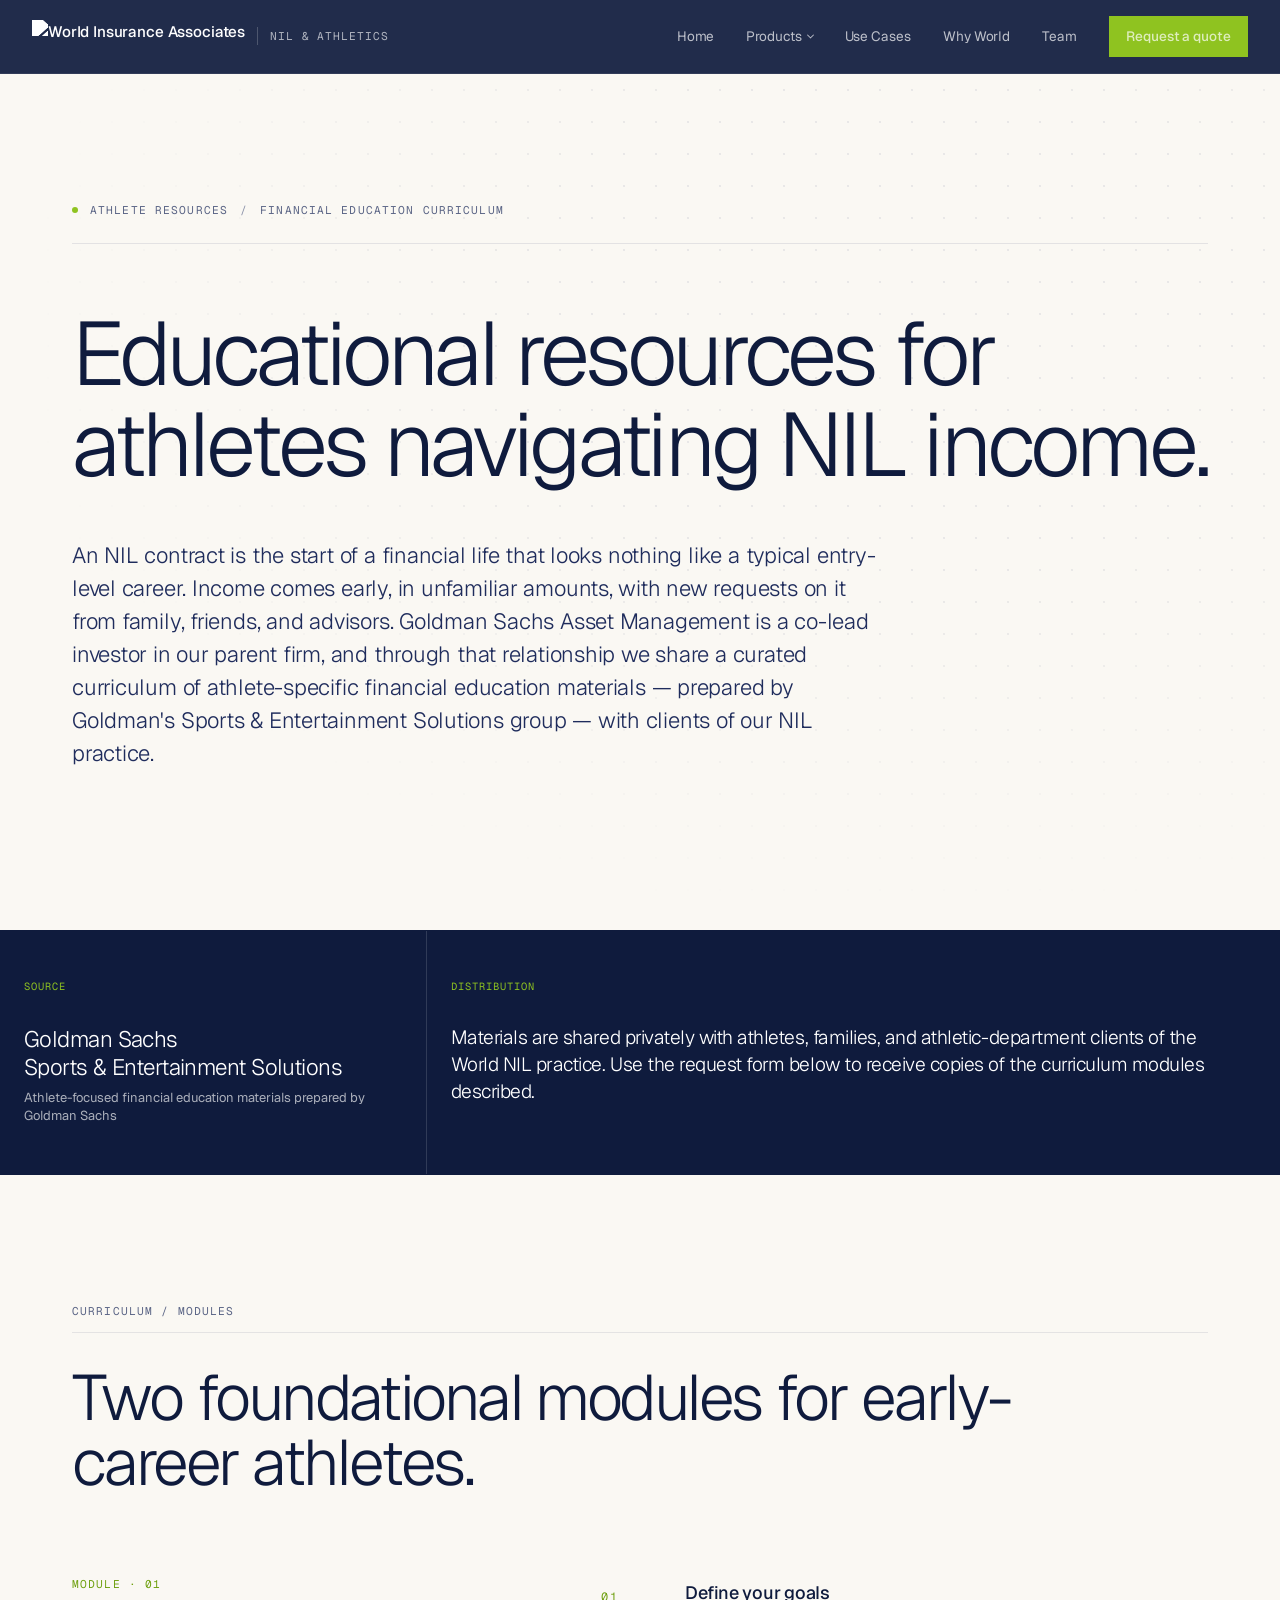
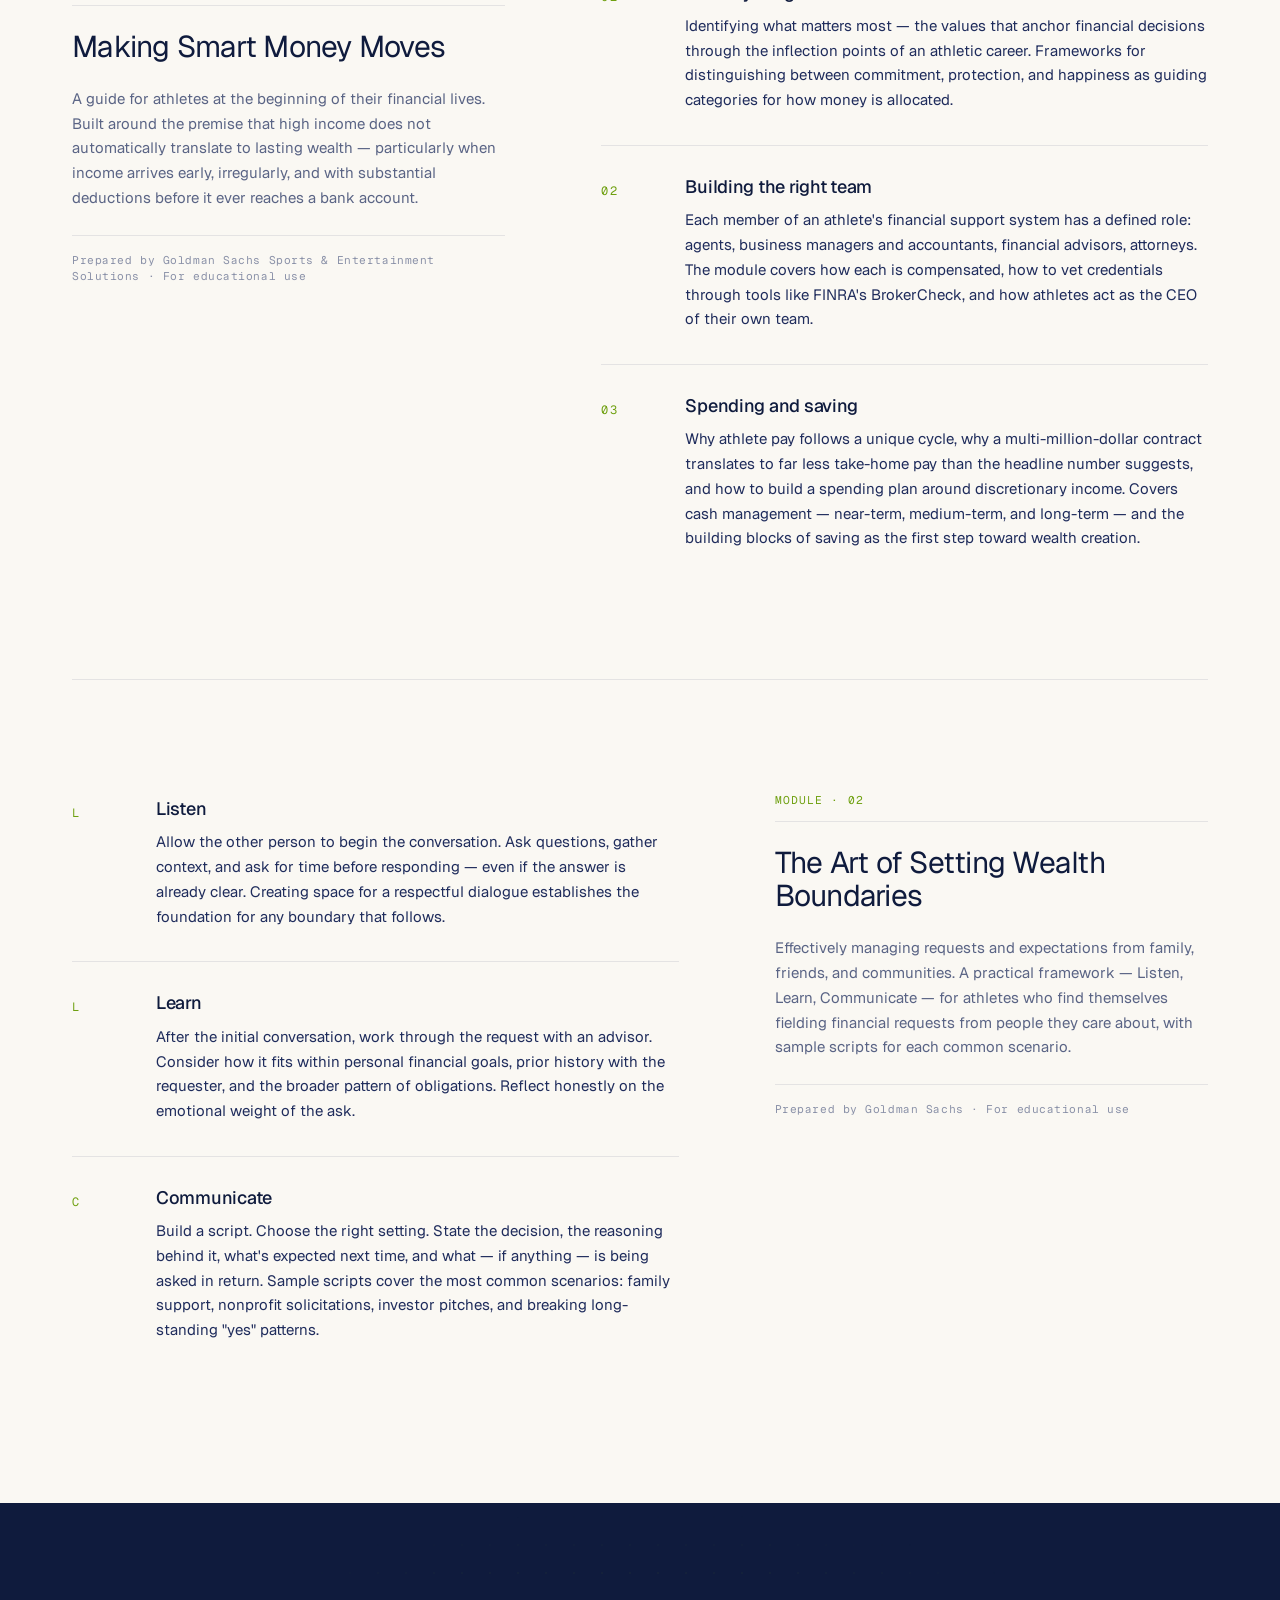
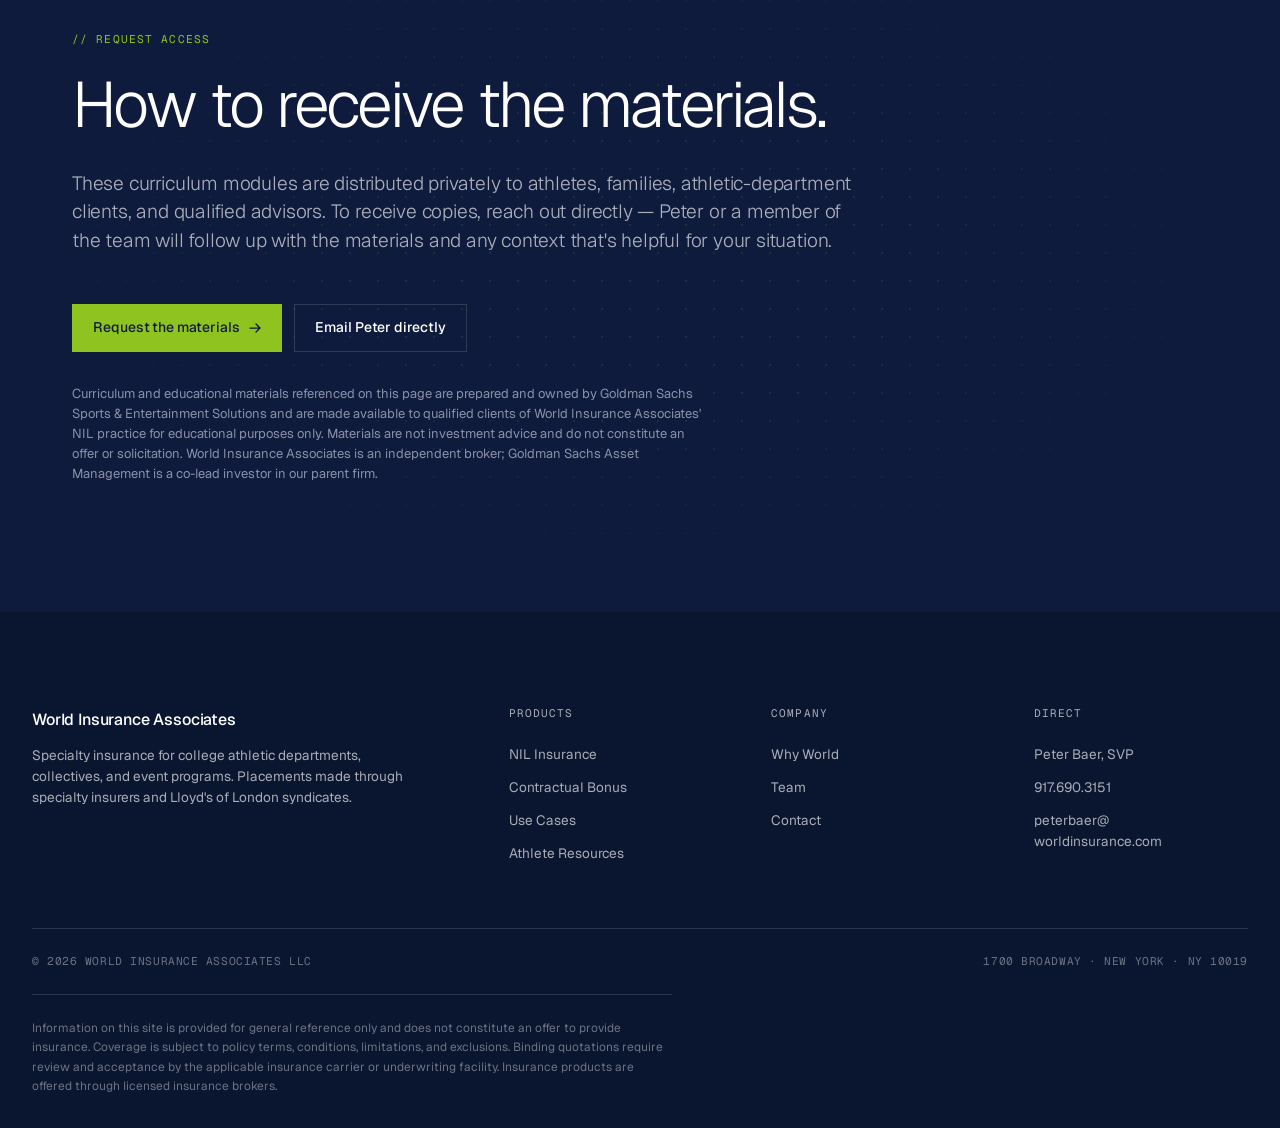
==== commit ca5c067d: "Add files via upload" ====
--- a/athlete-resources.html
+++ b/athlete-resources.html
@@ -61,10 +61,16 @@
             <span class="item-title">Contractual Bonus</span>
             <span class="item-desc">Performance-triggered compensation</span>
           </a>
+          <div class="nav-dropdown-divider"></div>
+          <div class="nav-dropdown-section-label mono">For your athletes</div>
+          <a href="athlete-resources.html" style="background: var(--bg-raised)">
+            <div class="item-mono">Education</div>
+            <span class="item-title">Athlete Resources</span>
+            <span class="item-desc">Curriculum from Goldman Sachs</span>
+          </a>
         </div>
       </div>
       <a href="use-cases.html">Use Cases</a>
-      <a href="athlete-resources.html" class="current">Athlete Resources</a>
       <a href="why-world.html">Why World</a>
       <a href="team.html">Team</a>
       <a href="contact.html" class="btn btn-accent" style="padding:0.55rem 1rem">Request a quote</a>
--- a/styles.css
+++ b/styles.css
@@ -322,7 +322,7 @@
   position: absolute;
   top: calc(100% + 8px);
   left: -1rem;
-  min-width: 320px;
+  min-width: 340px;
   background: var(--bg);
   border: 1px solid var(--line-strong);
   padding: var(--s-2);
@@ -361,6 +361,18 @@
   font-size: 0.8rem;
   color: var(--fg-muted);
   margin-top: 2px;
+}
+.nav-dropdown-divider {
+  height: 1px;
+  background: var(--line);
+  margin: var(--s-2) var(--s-4);
+}
+.nav-dropdown-section-label {
+  font-size: 0.6rem;
+  letter-spacing: 0.12em;
+  text-transform: uppercase;
+  color: var(--fg-dim);
+  padding: var(--s-3) var(--s-4) var(--s-2);
 }
 
 .nav-mobile-toggle {
